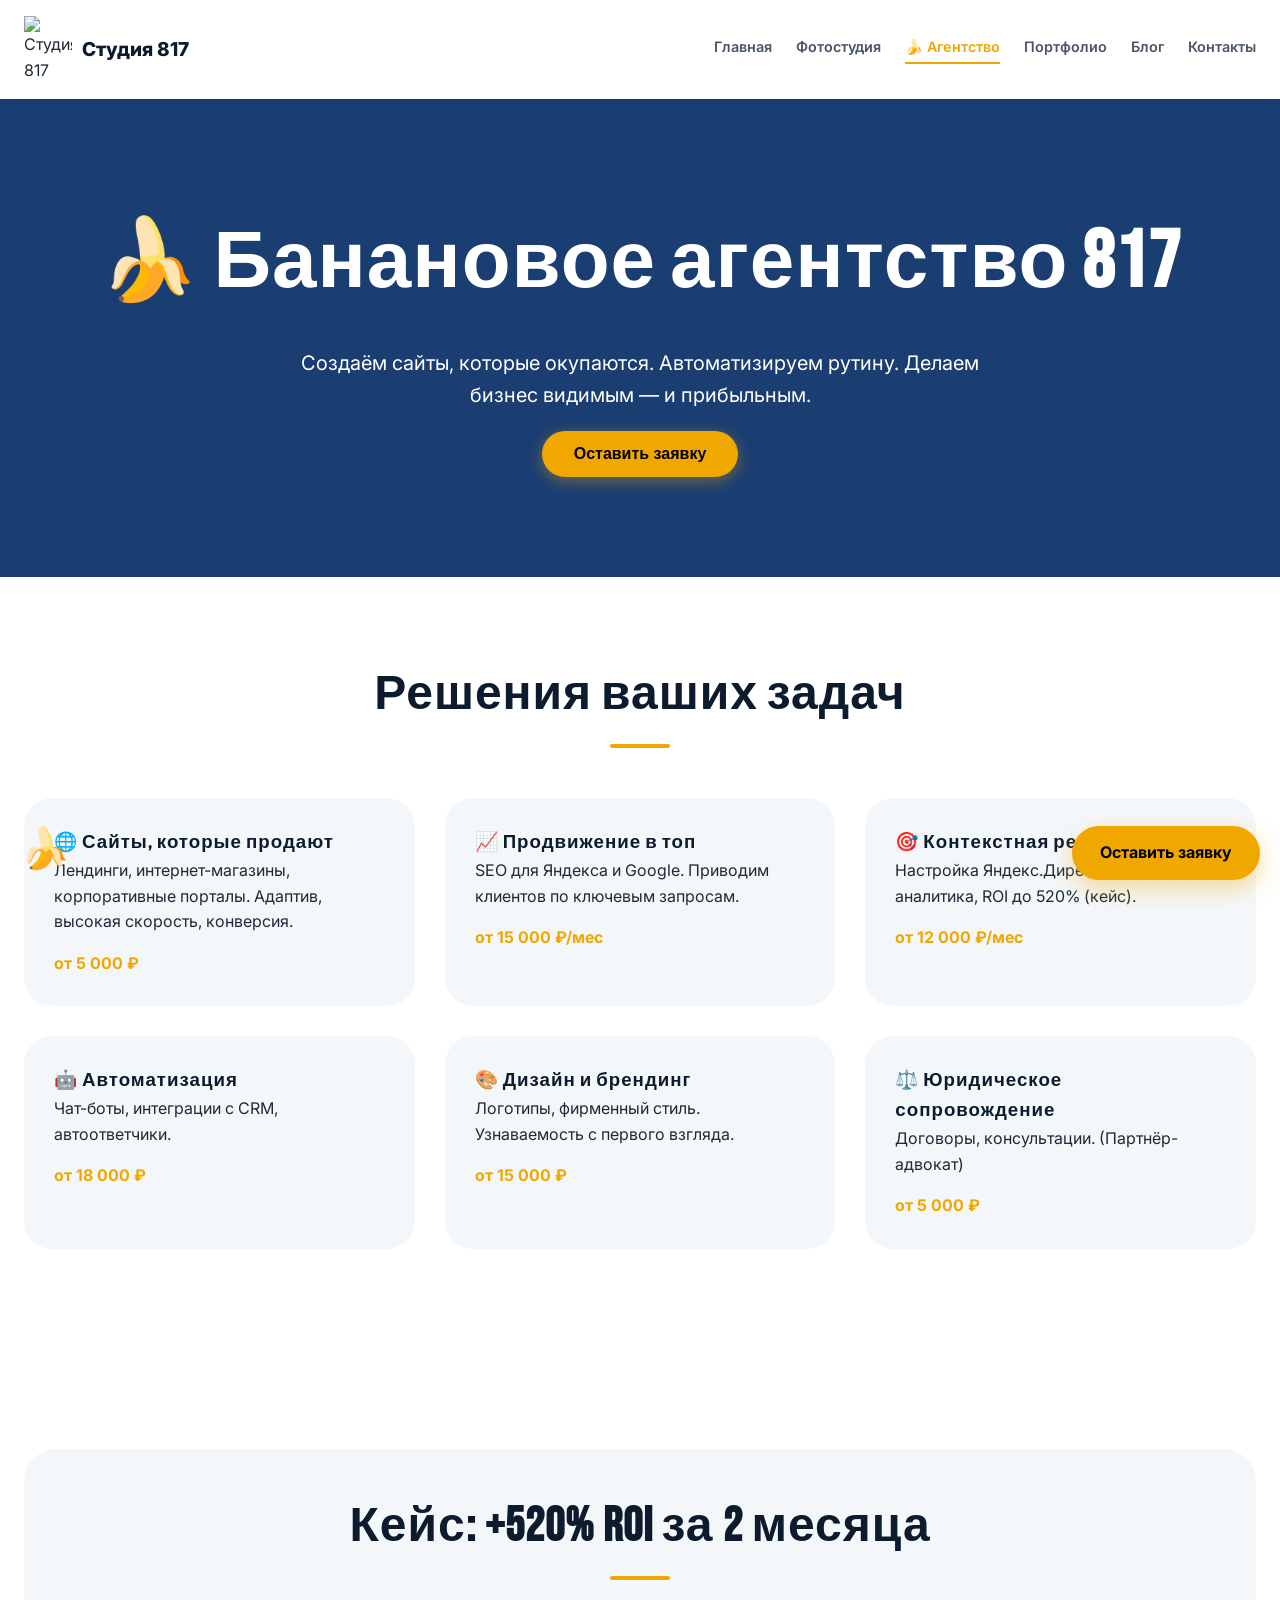
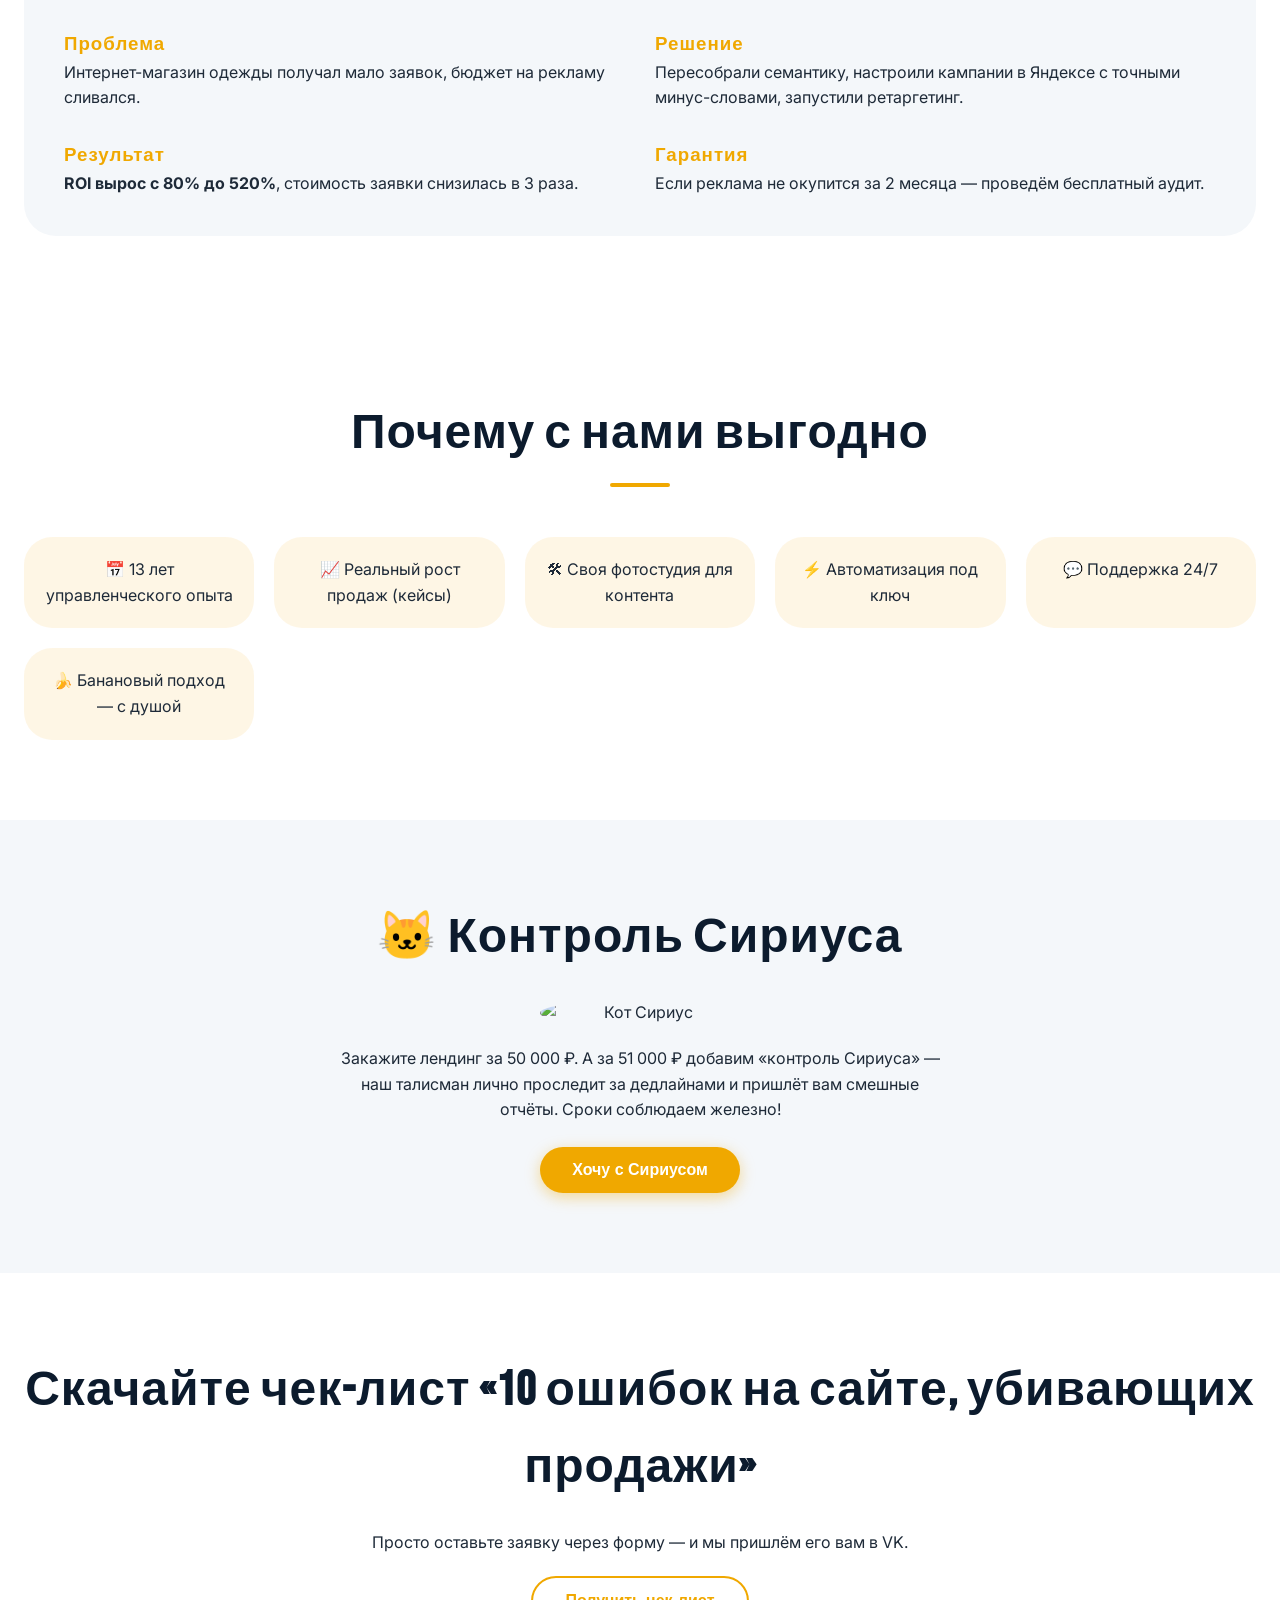
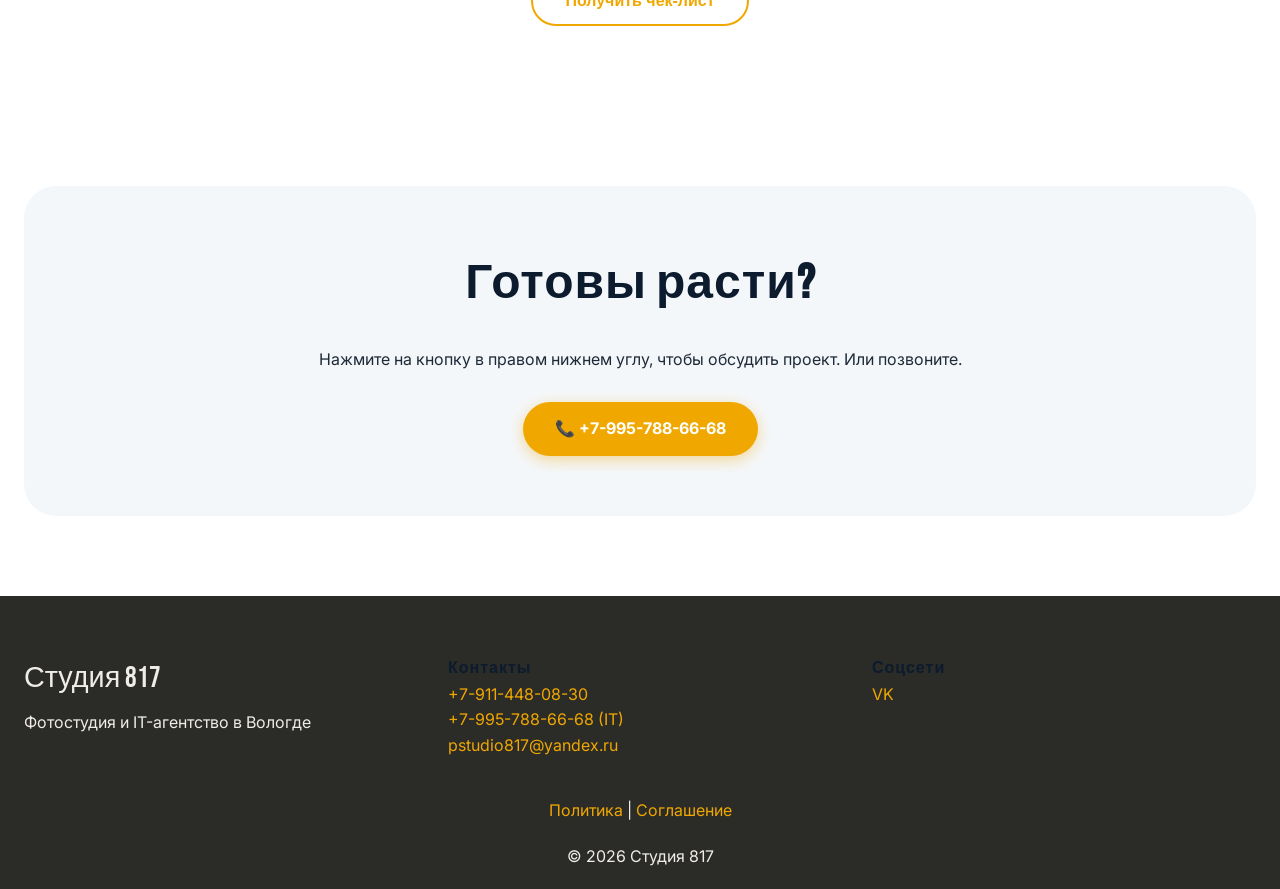
==== banan.html @ a664d18b "Create banan.html" ====
<!DOCTYPE html>
<html lang="ru">
<head>
  <script type="text/javascript">
    (function(m,e,t,r,i,k,a){
        m[i]=m[i]||function(){(m[i].a=m[i].a||[]).push(arguments)};
        m[i].l=1*new Date();
        for (var j = 0; j < document.scripts.length; j++) {if (document.scripts[j].src === r) { return; }}
        k=e.createElement(t),a=e.getElementsByTagName(t)[0],k.async=1,k.src=r,a.parentNode.insertBefore(k,a)
    })(window, document,'script','https://mc.yandex.ru/metrika/tag.js?id=108687132', 'ym');
    ym(108687132, 'init', {ssr:true, webvisor:true, clickmap:true});
  </script>
  <noscript><div><img src="https://mc.yandex.ru/watch/108687132" style="position:absolute; left:-9999px;" alt="" /></div></noscript>
  <meta charset="UTF-8">
  <meta name="viewport" content="width=device-width, initial-scale=1.0">
  <title>Банановое агентство 817 — создание сайтов и SEO в Вологде</title>
  <meta name="description" content="Создание сайтов под ключ, SEO-продвижение, контекстная реклама. Результат — рост продаж. Работаем по всей России.">
  <link rel="icon" href="images/favicon.png">
  <link href="https://fonts.googleapis.com/css2?family=Inter:opsz,wght@300;400;600;700;800&family=Bebas+Neue&display=swap" rel="stylesheet">
  <link rel="stylesheet" href="css/common.css">
  <link rel="stylesheet" href="css/agency-theme.css">
  <style>
    .banan-hero {
      background: var(--blue); color: #fff; padding: 100px 0; text-align: center;
      position: relative; overflow: hidden;
    }
    .banan-hero h1 { color: #fff; font-size: clamp(3rem, 8vw, 5rem); }
    .banan-hero p { font-size: 1.25rem; max-width: 700px; margin: 20px auto; }
    .services-grid { display: grid; grid-template-columns: repeat(auto-fit, minmax(300px, 1fr)); gap: 30px; }
    .service-card { background: var(--bg-secondary); padding: 30px; border-radius: 28px; transition: transform 0.3s; }
    .service-card:hover { transform: translateY(-5px); box-shadow: 0 15px 30px rgba(0,0,0,0.1); }
    .price-tag { display: inline-block; margin-top: 16px; font-weight: bold; color: var(--accent); }
    .advantages-grid { display: grid; grid-template-columns: repeat(auto-fit, minmax(220px, 1fr)); gap: 20px; text-align: center; }
    .advantage { background: rgba(240,168,0,0.1); padding: 20px; border-radius: 28px; }
    .case-study { background: var(--bg-secondary); padding: 40px; border-radius: 32px; margin-top: 40px; }
    .case-study h3 { color: var(--accent); }
    .cta__inner { text-align: center; padding: 60px; background: var(--bg-secondary); border-radius: 32px; }
  </style>
</head>
<body>
<header class="header">
  <div class="container header__inner">
    <div class="logo"><img src="images/logo.png" alt="Студия 817" class="logo__img"><span class="logo__text">Студия 817</span></div>
    <nav class="nav" id="mainNav">
      <a href="index.html">Главная</a>
      <a href="studio.html">Фотостудия</a>
      <a href="banan.html" class="active">🍌 Агентство</a>
      <a href="portfolio.html">Портфолио</a>
      <a href="blog.html">Блог</a>
      <a href="contacts.html">Контакты</a>
    </nav>
    <button class="mobile-menu-btn" id="mobileMenuBtn">☰</button>
  </div>
</header>

<main>
  <section class="banan-hero">
    <div class="container">
      <h1>🍌 Банановое агентство 817</h1>
      <p>Создаём сайты, которые окупаются. Автоматизируем рутину. Делаем бизнес видимым — и прибыльным.</p>
      <button onclick="document.getElementById('floatingButton').click();" class="btn btn-primary" style="background:var(--accent); color:#000;">Оставить заявку</button>
    </div>
  </section>

  <section class="section">
    <div class="container">
      <h2 class="section-title" style="color:var(--heading);">Решения ваших задач</h2>
      <div class="services-grid">
        <div class="service-card"><h3>🌐 Сайты, которые продают</h3><p>Лендинги, интернет-магазины, корпоративные порталы. Адаптив, высокая скорость, конверсия.</p><span class="price-tag">от 5 000 ₽</span></div>
        <div class="service-card"><h3>📈 Продвижение в топ</h3><p>SEO для Яндекса и Google. Приводим клиентов по ключевым запросам.</p><span class="price-tag">от 15 000 ₽/мес</span></div>
        <div class="service-card"><h3>🎯 Контекстная реклама</h3><p>Настройка Яндекс.Директ. Прозрачная аналитика, ROI до 520% (кейс).</p><span class="price-tag">от 12 000 ₽/мес</span></div>
        <div class="service-card"><h3>🤖 Автоматизация</h3><p>Чат-боты, интеграции с CRM, автоответчики.</p><span class="price-tag">от 18 000 ₽</span></div>
        <div class="service-card"><h3>🎨 Дизайн и брендинг</h3><p>Логотипы, фирменный стиль. Узнаваемость с первого взгляда.</p><span class="price-tag">от 15 000 ₽</span></div>
        <div class="service-card"><h3>⚖️ Юридическое сопровождение</h3><p>Договоры, консультации. (Партнёр-адвокат)</p><span class="price-tag">от 5 000 ₽</span></div>
      </div>
    </div>
  </section>

  <!-- Кейс -->
  <section class="section">
    <div class="container">
      <div class="case-study">
        <h2 class="section-title" style="margin-top:0;">Кейс: +520% ROI за 2 месяца</h2>
        <div style="display:grid; grid-template-columns:1fr 1fr; gap:30px;">
          <div>
            <h3>Проблема</h3>
            <p>Интернет-магазин одежды получал мало заявок, бюджет на рекламу сливался.</p>
          </div>
          <div>
            <h3>Решение</h3>
            <p>Пересобрали семантику, настроили кампании в Яндексе с точными минус-словами, запустили ретаргетинг.</p>
          </div>
          <div>
            <h3>Результат</h3>
            <p><strong>ROI вырос с 80% до 520%</strong>, стоимость заявки снизилась в 3 раза.</p>
          </div>
          <div>
            <h3>Гарантия</h3>
            <p>Если реклама не окупится за 2 месяца — проведём бесплатный аудит.</p>
          </div>
        </div>
      </div>
    </div>
  </section>

  <!-- Почему мы -->
  <section class="section">
    <div class="container">
      <h2 class="section-title">Почему с нами выгодно</h2>
      <div class="advantages-grid">
        <div class="advantage">📅 13 лет управленческого опыта</div>
        <div class="advantage">📈 Реальный рост продаж (кейсы)</div>
        <div class="advantage">🛠 Своя фотостудия для контента</div>
        <div class="advantage">⚡ Автоматизация под ключ</div>
        <div class="advantage">💬 Поддержка 24/7</div>
        <div class="advantage">🍌 Банановый подход — с душой</div>
      </div>
    </div>
  </section>

  <!-- Спецпредложение с котом Сириусом -->
  <section class="section" style="background:var(--bg-secondary);">
    <div class="container" style="text-align: center;">
      <h2>🐱 Контроль Сириуса</h2>
      <img src="images/sirius.jpg" alt="Кот Сириус" style="width:200px;border-radius:50%;margin:20px auto;">
      <p style="max-width:600px;margin:0 auto 24px;">Закажите лендинг за 50 000 ₽. А за 51 000 ₽ добавим «контроль Сириуса» — наш талисман лично проследит за дедлайнами и пришлёт вам смешные отчёты. Сроки соблюдаем железно!</p>
      <button onclick="document.getElementById('floatingButton').click();" class="btn btn-primary">Хочу с Сириусом</button>
    </div>
  </section>

  <!-- Лид-магнит -->
  <section class="section">
    <div class="container" style="text-align:center;">
      <h2>Скачайте чек-лист «10 ошибок на сайте, убивающих продажи»</h2>
      <p>Просто оставьте заявку через форму — и мы пришлём его вам в VK.</p>
      <button onclick="document.getElementById('floatingButton').click();" class="btn btn-outline" style="margin-top:20px;">Получить чек-лист</button>
    </div>
  </section>

  <section class="section">
    <div class="container">
      <div class="cta__inner">
        <h2>Готовы расти?</h2>
        <p style="margin-bottom:30px;">Нажмите на кнопку в правом нижнем углу, чтобы обсудить проект. Или позвоните.</p>
        <a href="tel:+79957886668" class="btn btn-primary">📞 +7-995-788-66-68</a>
      </div>
    </div>
  </section>
</main>

<footer class="footer">
  <div class="container">
    <div class="footer__inner">
      <div class="footer__col"><div class="footer__logo">Студия 817</div><p>Фотостудия и IT-агентство в Вологде</p></div>
      <div><h4>Контакты</h4><a href="tel:+79114480830">+7-911-448-08-30</a><br><a href="tel:+79957886668">+7-995-788-66-68 (IT)</a><br><a href="mailto:pstudio817@yandex.ru">pstudio817@yandex.ru</a></div>
      <div><h4>Соцсети</h4><a href="https://vk.com/studio817">VK</a></div>
    </div>
    <div style="text-align:center;margin-bottom:20px;"><a href="privacy.html">Политика</a> | <a href="terms.html">Соглашение</a></div>
    <div style="text-align:center;">© 2026 Студия 817</div>
  </div>
</footer>

<div id="floatingButton" class="floating-btn" style="background:var(--accent); color:#000;">Оставить заявку</div>
<div id="floatingForm" class="floating-form-popup">
  <span class="close-form">&times;</span><h4>Заявка</h4>
  <form><input type="text" name="name" placeholder="Имя"><input type="tel" name="phone" placeholder="Телефон"><select name="service"><option>Фотостудия</option><option>Агентство</option></select><textarea placeholder="Комментарий"></textarea><div><label>2+3?</label><input type="text" name="captcha"></div><label><input type="checkbox" required> Согласен</label><button type="submit" class="btn btn-primary">Отправить</button></form>
</div>
<a href="banan.html" class="floating-banana-link"><div class="floating-banana">🍌</div></a>

<script src="js/main.js"></script>
</body>
</html>
---- css/common.css ----
/* ===== COMMON.CSS – сброс, шрифты, хедер, футер, базовые компоненты ===== */
*, *::before, *::after { box-sizing: border-box; margin: 0; padding: 0; }
html { scroll-behavior: smooth; }
body {
  font-family: 'Inter', sans-serif;
  background: var(--bg);
  color: var(--text);
  line-height: 1.6;
  -webkit-font-smoothing: antialiased;
  transition: background 0.3s, color 0.3s;
}
.container {
  max-width: 1280px;
  margin: 0 auto;
  padding: 0 24px;
}
h1, h2, h3, h4 {
  font-family: 'Bebas Neue', sans-serif;
  letter-spacing: 1px;
  color: var(--heading);
}
h1 { font-size: clamp(3rem, 8vw, 6rem); }
h2 { font-size: clamp(2rem, 5vw, 3rem); margin-bottom: 1.5rem; }
img { max-width: 100%; height: auto; display: block; }
a { text-decoration: none; color: inherit; }
.section { padding: 80px 0; }
.section-title { text-align: center; margin-bottom: 50px; position: relative; }
.section-title::after {
  content: '';
  display: block;
  width: 60px;
  height: 4px;
  background: var(--accent);
  margin: 10px auto 0;
  border-radius: 2px;
}
.btn {
  display: inline-block;
  padding: 14px 32px;
  border-radius: 40px;
  font-weight: 700;
  font-size: 1rem;
  transition: all 0.3s ease;
  cursor: pointer;
  border: none;
  text-align: center;
}
.btn-primary {
  background: var(--accent);
  color: #fff;
  box-shadow: 0 4px 15px var(--accent-shadow);
}
.btn-primary:hover {
  filter: brightness(0.95);
  transform: translateY(-2px);
  box-shadow: 0 8px 25px var(--accent-shadow);
}
.btn-outline {
  border: 2px solid var(--accent);
  color: var(--accent);
  background: transparent;
}
.btn-outline:hover {
  background: var(--accent);
  color: #fff;
}

/* Хедер */
.header {
  padding: 16px 0;
  background: var(--bg);
  backdrop-filter: blur(10px);
  position: sticky;
  top: 0;
  z-index: 100;
  box-shadow: 0 2px 8px rgba(0,0,0,0.04);
}
.header__inner {
  display: flex;
  justify-content: space-between;
  align-items: center;
}
.logo { display: flex; align-items: center; gap: 10px; }
.logo__img { width: 48px; }
.logo__text { font-weight: 800; font-size: 1.2rem; color: var(--heading); }
.nav { display: flex; gap: 24px; align-items: center; }
.nav a {
  font-weight: 600;
  font-size: 0.9rem;
  color: var(--text-secondary);
  transition: color 0.3s;
  padding-bottom: 4px;
  border-bottom: 2px solid transparent;
}
.nav a:hover, .nav a.active { color: var(--accent); border-bottom-color: var(--accent); }
.mobile-menu-btn {
  display: none;
  background: none;
  border: none;
  font-size: 2rem;
  cursor: pointer;
  color: var(--heading);
}

/* Футер */
.footer {
  background: #2B2B28;
  color: #F0EDE8;
  padding: 60px 0 20px;
}
.footer__inner {
  display: grid;
  grid-template-columns: repeat(auto-fit, minmax(180px, 1fr));
  gap: 40px;
  margin-bottom: 40px;
}
.footer a { color: var(--accent); transition: 0.3s; }
.footer a:hover { color: #fff; }
.footer__logo { font-family: 'Bebas Neue', sans-serif; font-size: 1.8rem; margin-bottom: 8px; }

/* Плавающая кнопка */
.floating-btn {
  position: fixed;
  bottom: 20px;
  right: 20px;
  background: var(--accent);
  color: #fff;
  padding: 14px 28px;
  border-radius: 40px;
  font-weight: 700;
  cursor: pointer;
  box-shadow: 0 8px 25px var(--accent-shadow);
  z-index: 99;
  transition: 0.3s;
}
.floating-btn:hover { filter: brightness(0.95); transform: translateY(-3px); }
.floating-form-popup {
  display: none;
  position: fixed;
  bottom: 90px;
  right: 20px;
  background: #fff;
  border-radius: 24px;
  padding: 30px;
  box-shadow: 0 20px 50px rgba(0,0,0,0.15);
  width: 340px;
  z-index: 101;
  border: 1px solid #F0EDE8;
}
.floating-form-popup.show { display: block; }
.close-form { position: absolute; top: 12px; right: 16px; cursor: pointer; font-size: 1.4rem; }
.floating-form-popup input, .floating-form-popup select, .floating-form-popup textarea {
  width: 100%;
  padding: 12px;
  margin: 8px 0;
  border: 1px solid #E0DDD5;
  border-radius: 12px;
  font-family: 'Inter', sans-serif;
}
.floating-form-popup button { width: 100%; margin-top: 12px; }

/* Плавающий банан */
.floating-banana-link { position: fixed; bottom: 20px; left: 20px; z-index: 98; }
.floating-banana { font-size: 2.5rem; animation: float 3s ease-in-out infinite; }
@keyframes float { 0%,100% { transform: translateY(0); } 50% { transform: translateY(-8px); } }

@media (max-width: 768px) {
  .nav { display: none; }
  .mobile-menu-btn { display: block; }
  .floating-form-popup { width: calc(100% - 40px); right: 20px; left: 20px; }
}
---- css/agency-theme.css ----
/* Тема бананового агентства – статус, надёжность, энергия */
:root {
  --bg: #FFFFFF;
  --bg-secondary: #F4F7FA;
  --text: #1E2A38;
  --text-secondary: #4A5568;
  --heading: #0C1B2D;
  --accent: #F0A800;        /* жёлтый */
  --accent-light: #FFC940;
  --accent-shadow: rgba(240,168,0,0.4);
  --blue: #1A3E72;          /* глубокий синий */
}
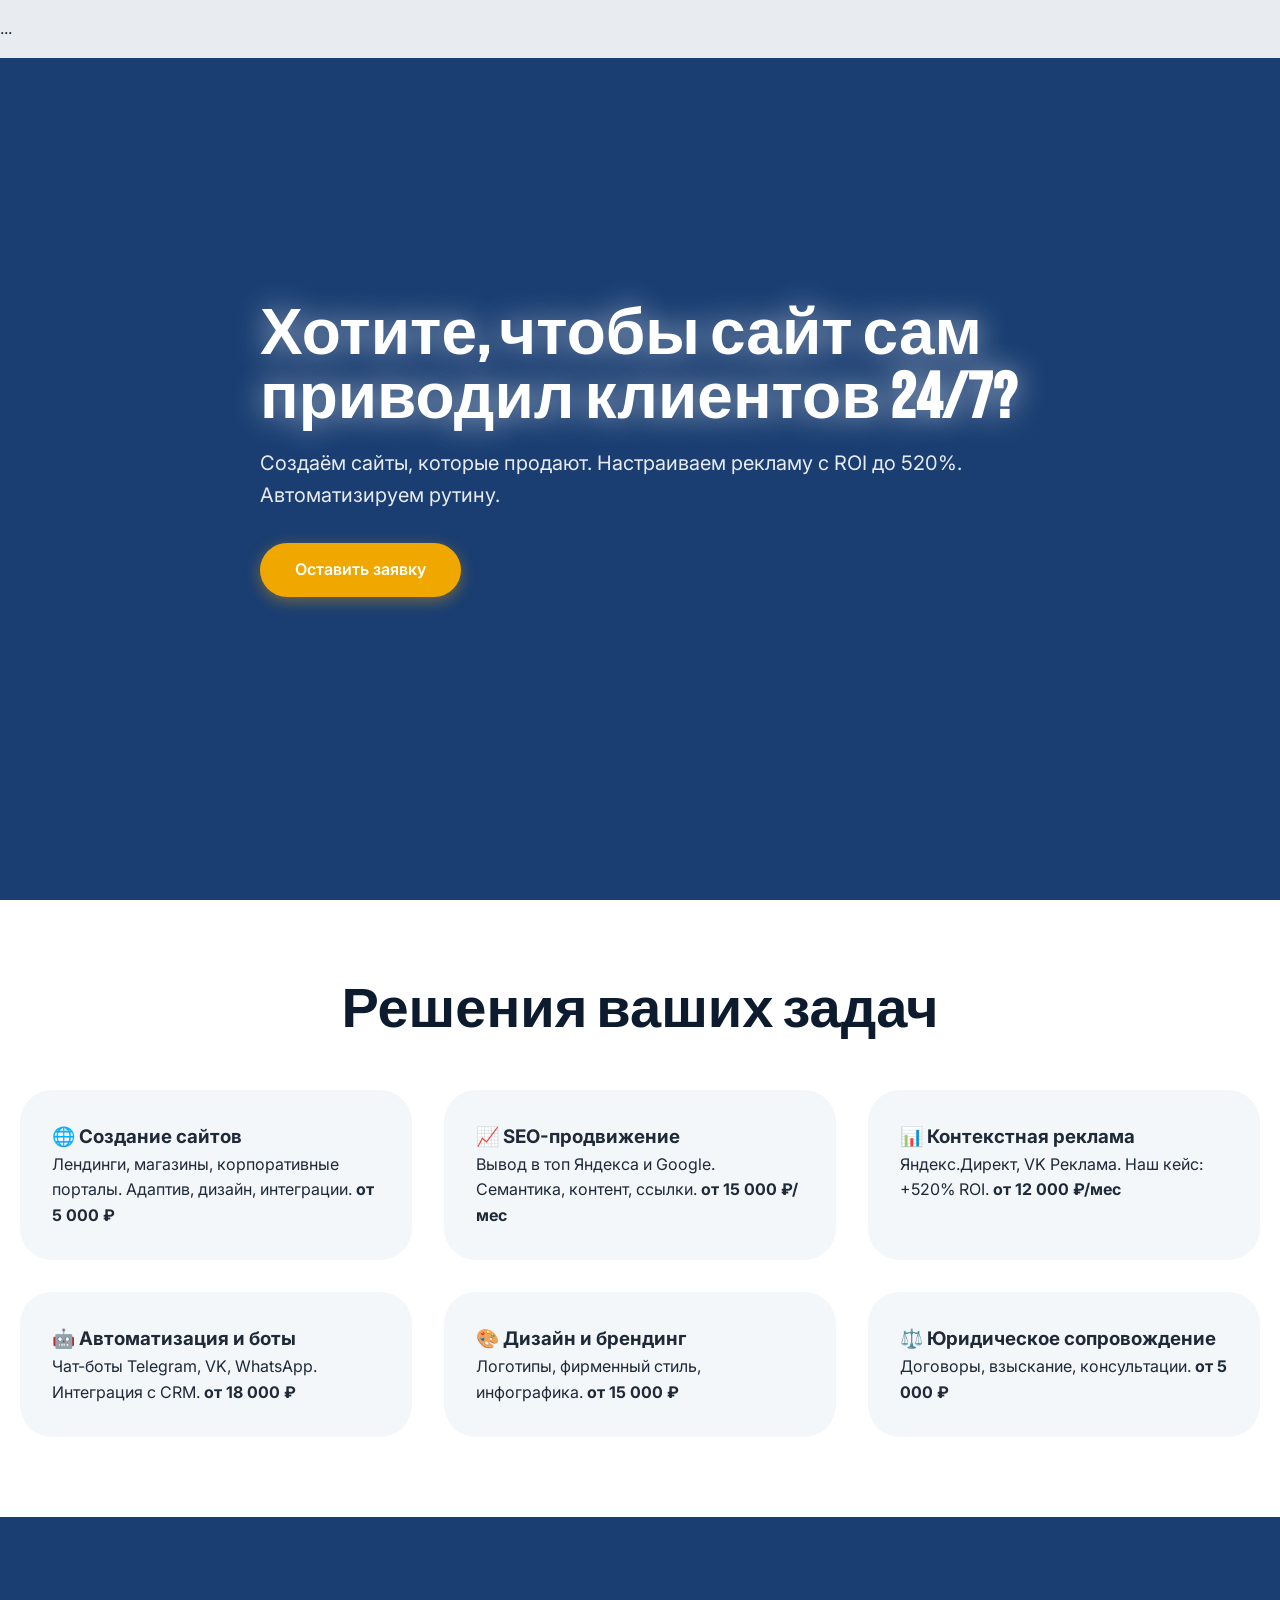
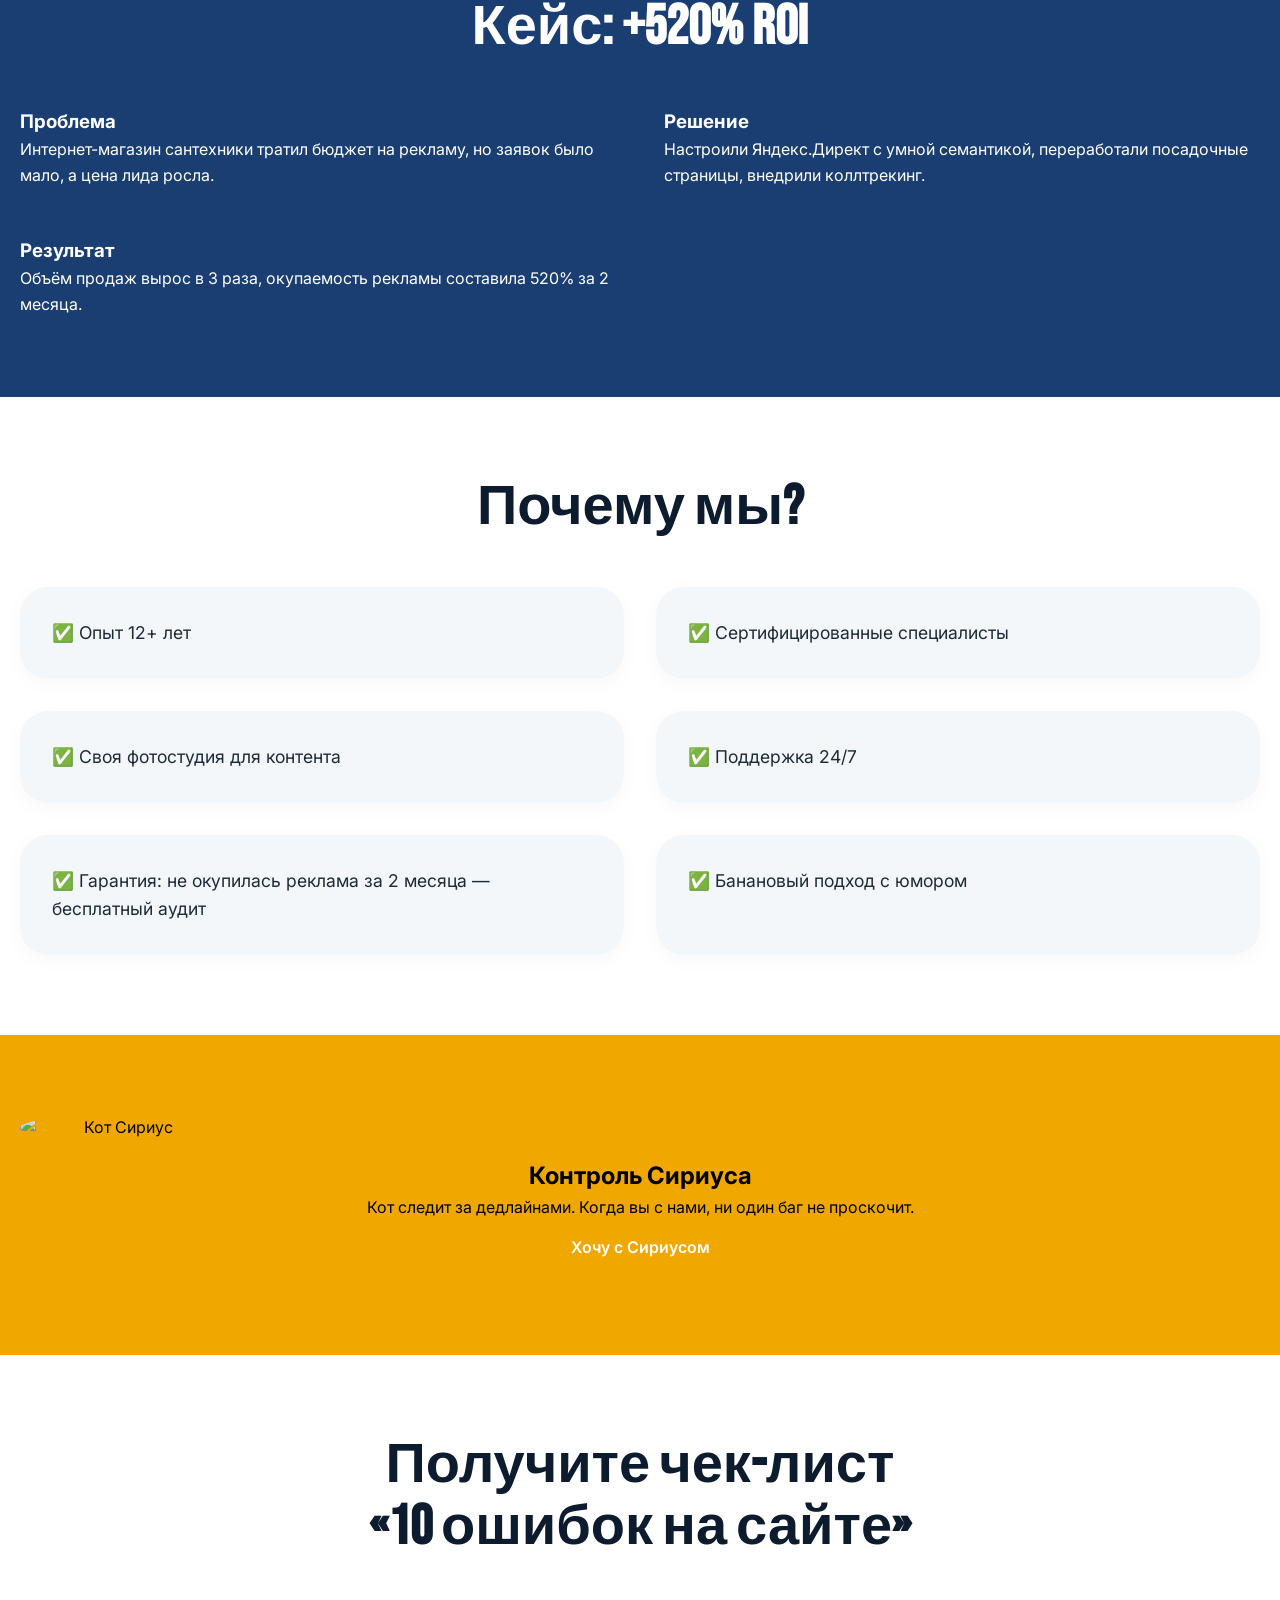
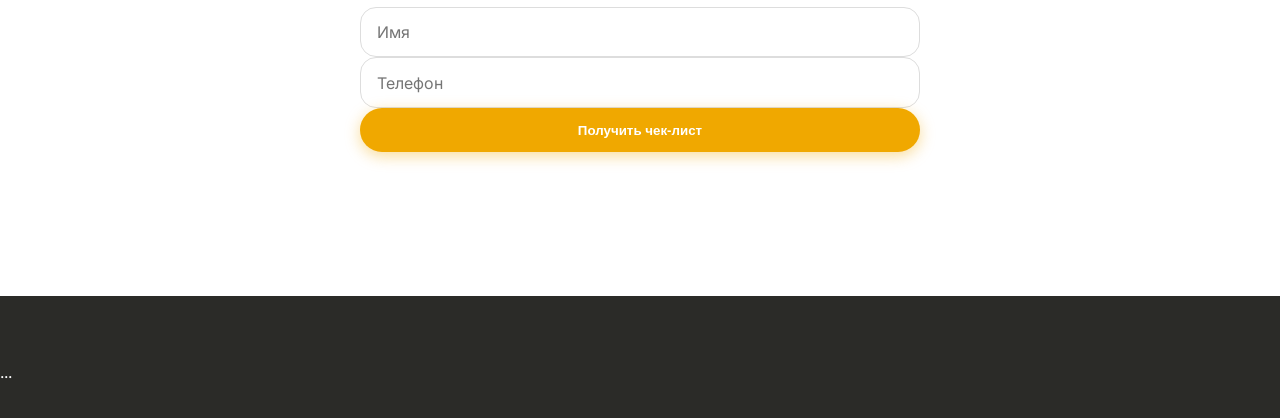
==== commit 4b861b5f: "Update banan.html" ====
--- a/banan.html
+++ b/banan.html
@@ -1,172 +1,117 @@
 <!DOCTYPE html>
 <html lang="ru">
 <head>
-  <script type="text/javascript">
-    (function(m,e,t,r,i,k,a){
-        m[i]=m[i]||function(){(m[i].a=m[i].a||[]).push(arguments)};
-        m[i].l=1*new Date();
-        for (var j = 0; j < document.scripts.length; j++) {if (document.scripts[j].src === r) { return; }}
-        k=e.createElement(t),a=e.getElementsByTagName(t)[0],k.async=1,k.src=r,a.parentNode.insertBefore(k,a)
-    })(window, document,'script','https://mc.yandex.ru/metrika/tag.js?id=108687132', 'ym');
-    ym(108687132, 'init', {ssr:true, webvisor:true, clickmap:true});
-  </script>
-  <noscript><div><img src="https://mc.yandex.ru/watch/108687132" style="position:absolute; left:-9999px;" alt="" /></div></noscript>
-  <meta charset="UTF-8">
-  <meta name="viewport" content="width=device-width, initial-scale=1.0">
-  <title>Банановое агентство 817 — создание сайтов и SEO в Вологде</title>
-  <meta name="description" content="Создание сайтов под ключ, SEO-продвижение, контекстная реклама. Результат — рост продаж. Работаем по всей России.">
-  <link rel="icon" href="images/favicon.png">
-  <link href="https://fonts.googleapis.com/css2?family=Inter:opsz,wght@300;400;600;700;800&family=Bebas+Neue&display=swap" rel="stylesheet">
-  <link rel="stylesheet" href="css/common.css">
-  <link rel="stylesheet" href="css/agency-theme.css">
-  <style>
-    .banan-hero {
-      background: var(--blue); color: #fff; padding: 100px 0; text-align: center;
-      position: relative; overflow: hidden;
-    }
-    .banan-hero h1 { color: #fff; font-size: clamp(3rem, 8vw, 5rem); }
-    .banan-hero p { font-size: 1.25rem; max-width: 700px; margin: 20px auto; }
-    .services-grid { display: grid; grid-template-columns: repeat(auto-fit, minmax(300px, 1fr)); gap: 30px; }
-    .service-card { background: var(--bg-secondary); padding: 30px; border-radius: 28px; transition: transform 0.3s; }
-    .service-card:hover { transform: translateY(-5px); box-shadow: 0 15px 30px rgba(0,0,0,0.1); }
-    .price-tag { display: inline-block; margin-top: 16px; font-weight: bold; color: var(--accent); }
-    .advantages-grid { display: grid; grid-template-columns: repeat(auto-fit, minmax(220px, 1fr)); gap: 20px; text-align: center; }
-    .advantage { background: rgba(240,168,0,0.1); padding: 20px; border-radius: 28px; }
-    .case-study { background: var(--bg-secondary); padding: 40px; border-radius: 32px; margin-top: 40px; }
-    .case-study h3 { color: var(--accent); }
-    .cta__inner { text-align: center; padding: 60px; background: var(--bg-secondary); border-radius: 32px; }
-  </style>
+    <meta charset="UTF-8">
+    <meta name="viewport" content="width=device-width, initial-scale=1.0">
+    <title>Банановое агентство 817 — создание сайтов и продвижение</title>
+    <meta name="description" content="Создание сайтов, SEO, контекстная реклама, автоматизация в Вологде. ROI до 520%. Узнайте, как ваш сайт начнёт приносить заявки 24/7.">
+    <link rel="stylesheet" href="css/common.css">
+    <link rel="stylesheet" href="css/agency-theme.css">
+    <link href="https://fonts.googleapis.com/css2?family=Bebas+Neue&family=Inter:wght@400;500;600&display=swap" rel="stylesheet">
 </head>
 <body>
-<header class="header">
-  <div class="container header__inner">
-    <div class="logo"><img src="images/logo.png" alt="Студия 817" class="logo__img"><span class="logo__text">Студия 817</span></div>
-    <nav class="nav" id="mainNav">
-      <a href="index.html">Главная</a>
-      <a href="studio.html">Фотостудия</a>
-      <a href="banan.html" class="active">🍌 Агентство</a>
-      <a href="portfolio.html">Портфолио</a>
-      <a href="blog.html">Блог</a>
-      <a href="contacts.html">Контакты</a>
-    </nav>
-    <button class="mobile-menu-btn" id="mobileMenuBtn">☰</button>
-  </div>
-</header>
+<header class="header"><!-- идентично --> ... </header>
+<main>
+    <section class="hero" style="position:relative; background: #1A3E72; min-height:80vh; display:flex; align-items:center;">
+        <video class="hero__video" autoplay muted loop playsinline poster="images/banan-hero-poster.jpg" style="opacity:0.3;">
+            <source src="video/banan-hero.mp4" type="video/mp4">
+        </video>
+        <div class="hero__content container" style="position:relative; z-index:2; color:#fff; text-align:left;">
+            <h1 class="hero__title" style="font-size:4rem; color:#fff;">Хотите, чтобы сайт сам приводил клиентов 24/7?</h1>
+            <p class="hero__subtitle" style="color:rgba(255,255,255,0.9);">Создаём сайты, которые продают. Настраиваем рекламу с ROI до 520%. Автоматизируем рутину.</p>
+            <a href="#form" class="btn btn--primary">Оставить заявку</a>
+        </div>
+    </section>
 
-<main>
-  <section class="banan-hero">
-    <div class="container">
-      <h1>🍌 Банановое агентство 817</h1>
-      <p>Создаём сайты, которые окупаются. Автоматизируем рутину. Делаем бизнес видимым — и прибыльным.</p>
-      <button onclick="document.getElementById('floatingButton').click();" class="btn btn-primary" style="background:var(--accent); color:#000;">Оставить заявку</button>
-    </div>
-  </section>
+    <section class="section">
+        <div class="container">
+            <h2 class="section-title">Решения ваших задач</h2>
+            <div class="services-grid" style="display:grid; grid-template-columns:repeat(auto-fit, minmax(300px,1fr)); gap:2rem;">
+                <div class="service-card" style="background:var(--bg-secondary); padding:2rem; border-radius:32px;">
+                    <h3>🌐 Создание сайтов</h3>
+                    <p>Лендинги, магазины, корпоративные порталы. Адаптив, дизайн, интеграции. <strong>от 5 000 ₽</strong></p>
+                </div>
+                <div class="service-card" style="background:var(--bg-secondary); padding:2rem; border-radius:32px;">
+                    <h3>📈 SEO-продвижение</h3>
+                    <p>Вывод в топ Яндекса и Google. Семантика, контент, ссылки. <strong>от 15 000 ₽/мес</strong></p>
+                </div>
+                <div class="service-card" style="background:var(--bg-secondary); padding:2rem; border-radius:32px;">
+                    <h3>📊 Контекстная реклама</h3>
+                    <p>Яндекс.Директ, VK Реклама. Наш кейс: +520% ROI. <strong>от 12 000 ₽/мес</strong></p>
+                </div>
+                <div class="service-card" style="background:var(--bg-secondary); padding:2rem; border-radius:32px;">
+                    <h3>🤖 Автоматизация и боты</h3>
+                    <p>Чат-боты Telegram, VK, WhatsApp. Интеграция с CRM. <strong>от 18 000 ₽</strong></p>
+                </div>
+                <div class="service-card" style="background:var(--bg-secondary); padding:2rem; border-radius:32px;">
+                    <h3>🎨 Дизайн и брендинг</h3>
+                    <p>Логотипы, фирменный стиль, инфографика. <strong>от 15 000 ₽</strong></p>
+                </div>
+                <div class="service-card" style="background:var(--bg-secondary); padding:2rem; border-radius:32px;">
+                    <h3>⚖️ Юридическое сопровождение</h3>
+                    <p>Договоры, взыскание, консультации. <strong>от 5 000 ₽</strong></p>
+                </div>
+            </div>
+        </div>
+    </section>
 
-  <section class="section">
-    <div class="container">
-      <h2 class="section-title" style="color:var(--heading);">Решения ваших задач</h2>
-      <div class="services-grid">
-        <div class="service-card"><h3>🌐 Сайты, которые продают</h3><p>Лендинги, интернет-магазины, корпоративные порталы. Адаптив, высокая скорость, конверсия.</p><span class="price-tag">от 5 000 ₽</span></div>
-        <div class="service-card"><h3>📈 Продвижение в топ</h3><p>SEO для Яндекса и Google. Приводим клиентов по ключевым запросам.</p><span class="price-tag">от 15 000 ₽/мес</span></div>
-        <div class="service-card"><h3>🎯 Контекстная реклама</h3><p>Настройка Яндекс.Директ. Прозрачная аналитика, ROI до 520% (кейс).</p><span class="price-tag">от 12 000 ₽/мес</span></div>
-        <div class="service-card"><h3>🤖 Автоматизация</h3><p>Чат-боты, интеграции с CRM, автоответчики.</p><span class="price-tag">от 18 000 ₽</span></div>
-        <div class="service-card"><h3>🎨 Дизайн и брендинг</h3><p>Логотипы, фирменный стиль. Узнаваемость с первого взгляда.</p><span class="price-tag">от 15 000 ₽</span></div>
-        <div class="service-card"><h3>⚖️ Юридическое сопровождение</h3><p>Договоры, консультации. (Партнёр-адвокат)</p><span class="price-tag">от 5 000 ₽</span></div>
-      </div>
-    </div>
-  </section>
+    <section class="section" style="background: var(--blue); color:#fff;">
+        <div class="container">
+            <h2 class="section-title" style="color:#fff;">Кейс: +520% ROI</h2>
+            <div style="display:grid; grid-template-columns:1fr 1fr; gap:3rem;">
+                <div>
+                    <h3>Проблема</h3>
+                    <p>Интернет-магазин сантехники тратил бюджет на рекламу, но заявок было мало, а цена лида росла.</p>
+                </div>
+                <div>
+                    <h3>Решение</h3>
+                    <p>Настроили Яндекс.Директ с умной семантикой, переработали посадочные страницы, внедрили коллтрекинг.</p>
+                </div>
+                <div>
+                    <h3>Результат</h3>
+                    <p>Объём продаж вырос в 3 раза, окупаемость рекламы составила 520% за 2 месяца.</p>
+                </div>
+            </div>
+        </div>
+    </section>
 
-  <!-- Кейс -->
-  <section class="section">
-    <div class="container">
-      <div class="case-study">
-        <h2 class="section-title" style="margin-top:0;">Кейс: +520% ROI за 2 месяца</h2>
-        <div style="display:grid; grid-template-columns:1fr 1fr; gap:30px;">
-          <div>
-            <h3>Проблема</h3>
-            <p>Интернет-магазин одежды получал мало заявок, бюджет на рекламу сливался.</p>
-          </div>
-          <div>
-            <h3>Решение</h3>
-            <p>Пересобрали семантику, настроили кампании в Яндексе с точными минус-словами, запустили ретаргетинг.</p>
-          </div>
-          <div>
-            <h3>Результат</h3>
-            <p><strong>ROI вырос с 80% до 520%</strong>, стоимость заявки снизилась в 3 раза.</p>
-          </div>
-          <div>
-            <h3>Гарантия</h3>
-            <p>Если реклама не окупится за 2 месяца — проведём бесплатный аудит.</p>
-          </div>
+    <section class="section">
+        <div class="container">
+            <h2 class="section-title">Почему мы?</h2>
+            <div class="why__grid">
+                <div class="why__item">✅ Опыт 12+ лет</div>
+                <div class="why__item">✅ Сертифицированные специалисты</div>
+                <div class="why__item">✅ Своя фотостудия для контента</div>
+                <div class="why__item">✅ Поддержка 24/7</div>
+                <div class="why__item">✅ Гарантия: не окупилась реклама за 2 месяца — бесплатный аудит</div>
+                <div class="why__item">✅ Банановый подход с юмором</div>
+            </div>
         </div>
-      </div>
-    </div>
-  </section>
+    </section>
 
-  <!-- Почему мы -->
-  <section class="section">
-    <div class="container">
-      <h2 class="section-title">Почему с нами выгодно</h2>
-      <div class="advantages-grid">
-        <div class="advantage">📅 13 лет управленческого опыта</div>
-        <div class="advantage">📈 Реальный рост продаж (кейсы)</div>
-        <div class="advantage">🛠 Своя фотостудия для контента</div>
-        <div class="advantage">⚡ Автоматизация под ключ</div>
-        <div class="advantage">💬 Поддержка 24/7</div>
-        <div class="advantage">🍌 Банановый подход — с душой</div>
-      </div>
-    </div>
-  </section>
+    <section class="section" style="background: var(--accent); color:#000;">
+        <div class="container" style="text-align:center;">
+            <img src="images/sirius.jpg" alt="Кот Сириус" style="width:200px; border-radius:50%; margin-bottom:1rem;">
+            <h2>Контроль Сириуса</h2>
+            <p>Кот следит за дедлайнами. Когда вы с нами, ни один баг не проскочит.</p>
+            <a href="#form" class="btn btn--primary">Хочу с Сириусом</a>
+        </div>
+    </section>
 
-  <!-- Спецпредложение с котом Сириусом -->
-  <section class="section" style="background:var(--bg-secondary);">
-    <div class="container" style="text-align: center;">
-      <h2>🐱 Контроль Сириуса</h2>
-      <img src="images/sirius.jpg" alt="Кот Сириус" style="width:200px;border-radius:50%;margin:20px auto;">
-      <p style="max-width:600px;margin:0 auto 24px;">Закажите лендинг за 50 000 ₽. А за 51 000 ₽ добавим «контроль Сириуса» — наш талисман лично проследит за дедлайнами и пришлёт вам смешные отчёты. Сроки соблюдаем железно!</p>
-      <button onclick="document.getElementById('floatingButton').click();" class="btn btn-primary">Хочу с Сириусом</button>
-    </div>
-  </section>
-
-  <!-- Лид-магнит -->
-  <section class="section">
-    <div class="container" style="text-align:center;">
-      <h2>Скачайте чек-лист «10 ошибок на сайте, убивающих продажи»</h2>
-      <p>Просто оставьте заявку через форму — и мы пришлём его вам в VK.</p>
-      <button onclick="document.getElementById('floatingButton').click();" class="btn btn-outline" style="margin-top:20px;">Получить чек-лист</button>
-    </div>
-  </section>
-
-  <section class="section">
-    <div class="container">
-      <div class="cta__inner">
-        <h2>Готовы расти?</h2>
-        <p style="margin-bottom:30px;">Нажмите на кнопку в правом нижнем углу, чтобы обсудить проект. Или позвоните.</p>
-        <a href="tel:+79957886668" class="btn btn-primary">📞 +7-995-788-66-68</a>
-      </div>
-    </div>
-  </section>
+    <section class="section" id="form">
+        <div class="container" style="max-width:600px; margin:0 auto;">
+            <h2 class="section-title">Получите чек-лист «10 ошибок на сайте»</h2>
+            <form action="https://formspree.io/f/meevzaow" method="POST" class="form">
+                <input type="text" name="name" placeholder="Имя" required>
+                <input type="tel" name="phone" placeholder="Телефон" required>
+                <button type="submit" class="btn btn--primary" style="width:100%">Получить чек-лист</button>
+            </form>
+        </div>
+    </section>
 </main>
 
-<footer class="footer">
-  <div class="container">
-    <div class="footer__inner">
-      <div class="footer__col"><div class="footer__logo">Студия 817</div><p>Фотостудия и IT-агентство в Вологде</p></div>
-      <div><h4>Контакты</h4><a href="tel:+79114480830">+7-911-448-08-30</a><br><a href="tel:+79957886668">+7-995-788-66-68 (IT)</a><br><a href="mailto:pstudio817@yandex.ru">pstudio817@yandex.ru</a></div>
-      <div><h4>Соцсети</h4><a href="https://vk.com/studio817">VK</a></div>
-    </div>
-    <div style="text-align:center;margin-bottom:20px;"><a href="privacy.html">Политика</a> | <a href="terms.html">Соглашение</a></div>
-    <div style="text-align:center;">© 2026 Студия 817</div>
-  </div>
-</footer>
-
-<div id="floatingButton" class="floating-btn" style="background:var(--accent); color:#000;">Оставить заявку</div>
-<div id="floatingForm" class="floating-form-popup">
-  <span class="close-form">&times;</span><h4>Заявка</h4>
-  <form><input type="text" name="name" placeholder="Имя"><input type="tel" name="phone" placeholder="Телефон"><select name="service"><option>Фотостудия</option><option>Агентство</option></select><textarea placeholder="Комментарий"></textarea><div><label>2+3?</label><input type="text" name="captcha"></div><label><input type="checkbox" required> Согласен</label><button type="submit" class="btn btn-primary">Отправить</button></form>
-</div>
-<a href="banan.html" class="floating-banana-link"><div class="floating-banana">🍌</div></a>
-
+<footer class="footer"><!-- идентично --> ... </footer>
+<!-- попап и прочее -->
 <script src="js/main.js"></script>
 </body>
 </html>
--- a/css/common.css
+++ b/css/common.css
@@ -1,171 +1,417 @@
-/* ===== COMMON.CSS – сброс, шрифты, хедер, футер, базовые компоненты ===== */
-*, *::before, *::after { box-sizing: border-box; margin: 0; padding: 0; }
-html { scroll-behavior: smooth; }
+/* Общие сбросы и переменные */
+*,
+*::before,
+*::after {
+    box-sizing: border-box;
+    margin: 0;
+    padding: 0;
+}
+:root {
+    --font-heading: 'Bebas Neue', sans-serif;
+    --font-body: 'Inter', sans-serif;
+    --radius: 40px;
+    --radius-card: 28px;
+    --transition: 0.3s ease;
+}
+
 body {
-  font-family: 'Inter', sans-serif;
-  background: var(--bg);
-  color: var(--text);
-  line-height: 1.6;
-  -webkit-font-smoothing: antialiased;
-  transition: background 0.3s, color 0.3s;
-}
+    font-family: var(--font-body);
+    color: var(--text);
+    background: var(--bg);
+    line-height: 1.6;
+    overflow-x: hidden;
+}
+
 .container {
-  max-width: 1280px;
-  margin: 0 auto;
-  padding: 0 24px;
-}
-h1, h2, h3, h4 {
-  font-family: 'Bebas Neue', sans-serif;
-  letter-spacing: 1px;
-  color: var(--heading);
-}
-h1 { font-size: clamp(3rem, 8vw, 6rem); }
-h2 { font-size: clamp(2rem, 5vw, 3rem); margin-bottom: 1.5rem; }
-img { max-width: 100%; height: auto; display: block; }
-a { text-decoration: none; color: inherit; }
-.section { padding: 80px 0; }
-.section-title { text-align: center; margin-bottom: 50px; position: relative; }
-.section-title::after {
-  content: '';
-  display: block;
-  width: 60px;
-  height: 4px;
-  background: var(--accent);
-  margin: 10px auto 0;
-  border-radius: 2px;
-}
-.btn {
-  display: inline-block;
-  padding: 14px 32px;
-  border-radius: 40px;
-  font-weight: 700;
-  font-size: 1rem;
-  transition: all 0.3s ease;
-  cursor: pointer;
-  border: none;
-  text-align: center;
-}
-.btn-primary {
-  background: var(--accent);
-  color: #fff;
-  box-shadow: 0 4px 15px var(--accent-shadow);
-}
-.btn-primary:hover {
-  filter: brightness(0.95);
-  transform: translateY(-2px);
-  box-shadow: 0 8px 25px var(--accent-shadow);
-}
-.btn-outline {
-  border: 2px solid var(--accent);
-  color: var(--accent);
-  background: transparent;
-}
-.btn-outline:hover {
-  background: var(--accent);
-  color: #fff;
+    max-width: 1320px;
+    margin: 0 auto;
+    padding: 0 20px;
+}
+
+img {
+    max-width: 100%;
+    height: auto;
+    display: block;
+}
+
+a {
+    text-decoration: none;
+    color: inherit;
 }
 
 /* Хедер */
 .header {
-  padding: 16px 0;
-  background: var(--bg);
-  backdrop-filter: blur(10px);
-  position: sticky;
-  top: 0;
-  z-index: 100;
-  box-shadow: 0 2px 8px rgba(0,0,0,0.04);
+    position: fixed;
+    top: 0;
+    left: 0;
+    width: 100%;
+    z-index: 100;
+    padding: 1rem 0;
+    background: rgba(255,255,255,0.9);
+    backdrop-filter: blur(8px);
+    transition: background 0.3s;
 }
 .header__inner {
-  display: flex;
-  justify-content: space-between;
-  align-items: center;
-}
-.logo { display: flex; align-items: center; gap: 10px; }
-.logo__img { width: 48px; }
-.logo__text { font-weight: 800; font-size: 1.2rem; color: var(--heading); }
-.nav { display: flex; gap: 24px; align-items: center; }
-.nav a {
-  font-weight: 600;
-  font-size: 0.9rem;
-  color: var(--text-secondary);
-  transition: color 0.3s;
-  padding-bottom: 4px;
-  border-bottom: 2px solid transparent;
-}
-.nav a:hover, .nav a.active { color: var(--accent); border-bottom-color: var(--accent); }
-.mobile-menu-btn {
-  display: none;
-  background: none;
-  border: none;
-  font-size: 2rem;
-  cursor: pointer;
-  color: var(--heading);
+    display: flex;
+    justify-content: space-between;
+    align-items: center;
+}
+.logo img {
+    height: 50px;
+    width: auto;
+}
+.nav__list {
+    display: flex;
+    list-style: none;
+    gap: 2rem;
+    font-weight: 500;
+}
+.nav__list a {
+    transition: color 0.2s;
+}
+.nav__list a:hover {
+    color: var(--accent);
+}
+
+.burger {
+    display: none;
+    flex-direction: column;
+    gap: 5px;
+    background: none;
+    border: none;
+    cursor: pointer;
+}
+.burger span {
+    width: 25px;
+    height: 3px;
+    background: var(--heading);
+    border-radius: 3px;
 }
 
 /* Футер */
 .footer {
-  background: #2B2B28;
-  color: #F0EDE8;
-  padding: 60px 0 20px;
-}
-.footer__inner {
-  display: grid;
-  grid-template-columns: repeat(auto-fit, minmax(180px, 1fr));
-  gap: 40px;
-  margin-bottom: 40px;
-}
-.footer a { color: var(--accent); transition: 0.3s; }
-.footer a:hover { color: #fff; }
-.footer__logo { font-family: 'Bebas Neue', sans-serif; font-size: 1.8rem; margin-bottom: 8px; }
-
-/* Плавающая кнопка */
-.floating-btn {
-  position: fixed;
-  bottom: 20px;
-  right: 20px;
-  background: var(--accent);
-  color: #fff;
-  padding: 14px 28px;
-  border-radius: 40px;
-  font-weight: 700;
-  cursor: pointer;
-  box-shadow: 0 8px 25px var(--accent-shadow);
-  z-index: 99;
-  transition: 0.3s;
-}
-.floating-btn:hover { filter: brightness(0.95); transform: translateY(-3px); }
-.floating-form-popup {
-  display: none;
-  position: fixed;
-  bottom: 90px;
-  right: 20px;
-  background: #fff;
-  border-radius: 24px;
-  padding: 30px;
-  box-shadow: 0 20px 50px rgba(0,0,0,0.15);
-  width: 340px;
-  z-index: 101;
-  border: 1px solid #F0EDE8;
-}
-.floating-form-popup.show { display: block; }
-.close-form { position: absolute; top: 12px; right: 16px; cursor: pointer; font-size: 1.4rem; }
-.floating-form-popup input, .floating-form-popup select, .floating-form-popup textarea {
-  width: 100%;
-  padding: 12px;
-  margin: 8px 0;
-  border: 1px solid #E0DDD5;
-  border-radius: 12px;
-  font-family: 'Inter', sans-serif;
-}
-.floating-form-popup button { width: 100%; margin-top: 12px; }
-
-/* Плавающий банан */
-.floating-banana-link { position: fixed; bottom: 20px; left: 20px; z-index: 98; }
-.floating-banana { font-size: 2.5rem; animation: float 3s ease-in-out infinite; }
-@keyframes float { 0%,100% { transform: translateY(0); } 50% { transform: translateY(-8px); } }
-
+    background: #2B2B28;
+    color: #fff;
+    padding: 4rem 0 2rem;
+    margin-top: 4rem;
+}
+.footer__grid {
+    display: grid;
+    grid-template-columns: repeat(3, 1fr);
+    gap: 2rem;
+    margin-bottom: 2rem;
+}
+.footer__col h4 {
+    font-family: var(--font-heading);
+    font-size: 1.5rem;
+    margin-bottom: 1rem;
+}
+.footer__col p {
+    margin-bottom: 0.5rem;
+}
+.footer__bottom {
+    border-top: 1px solid rgba(255,255,255,0.2);
+    padding-top: 2rem;
+    display: flex;
+    gap: 2rem;
+    justify-content: center;
+    flex-wrap: wrap;
+    font-size: 0.9rem;
+    color: rgba(255,255,255,0.7);
+}
+.footer__bottom a {
+    color: inherit;
+}
+
+/* Кнопки */
+.btn {
+    display: inline-block;
+    padding: 0.9rem 2.2rem;
+    border-radius: var(--radius);
+    font-weight: 600;
+    text-align: center;
+    transition: transform var(--transition), box-shadow var(--transition);
+    border: none;
+    cursor: pointer;
+}
+.btn--primary {
+    background: var(--accent);
+    color: #fff;
+    box-shadow: 0 4px 15px var(--accent-shadow);
+}
+.btn--primary:hover {
+    transform: translateY(-3px);
+    box-shadow: 0 8px 25px var(--accent-shadow);
+}
+.btn--outline {
+    border: 2px solid var(--accent);
+    color: var(--accent);
+    background: transparent;
+}
+.btn--outline:hover {
+    background: var(--accent);
+    color: #fff;
+}
+.btn--accent {
+    background: var(--accent);
+    color: #fff;
+}
+
+/* Формы */
+.popup {
+    position: fixed;
+    top: 0; left: 0; width: 100%; height: 100%;
+    background: rgba(0,0,0,0.6);
+    display: flex;
+    justify-content: center;
+    align-items: center;
+    opacity: 0;
+    visibility: hidden;
+    transition: 0.3s;
+    z-index: 200;
+}
+.popup.active {
+    opacity: 1;
+    visibility: visible;
+}
+.popup__body {
+    background: #fff;
+    border-radius: 32px;
+    padding: 2.5rem;
+    width: 90%;
+    max-width: 500px;
+    position: relative;
+    max-height: 90vh;
+    overflow-y: auto;
+}
+.popup__close {
+    position: absolute;
+    top: 1rem; right: 1.5rem;
+    background: none;
+    border: none;
+    font-size: 1.5rem;
+    cursor: pointer;
+    color: #999;
+}
+.form-group {
+    margin-bottom: 1rem;
+}
+input, select, textarea {
+    width: 100%;
+    padding: 0.9rem 1rem;
+    border: 1px solid #ddd;
+    border-radius: 16px;
+    font-size: 1rem;
+    font-family: var(--font-body);
+    transition: border-color 0.2s;
+}
+input:focus, select:focus, textarea:focus {
+    outline: none;
+    border-color: var(--accent);
+}
+.checkbox {
+    display: flex;
+    align-items: center;
+    gap: 0.5rem;
+    font-size: 0.85rem;
+    margin: 1rem 0;
+}
+
+/* Плавающие элементы */
+.floating-request-btn {
+    position: fixed;
+    bottom: 2rem;
+    right: 2rem;
+    background: var(--accent);
+    color: #fff;
+    border: none;
+    border-radius: 50px;
+    padding: 1rem 2rem;
+    font-weight: 600;
+    cursor: pointer;
+    box-shadow: 0 8px 20px var(--accent-shadow);
+    z-index: 150;
+}
+.floating-banana {
+    position: fixed;
+    bottom: 2rem;
+    left: 2rem;
+    font-size: 2.5rem;
+    z-index: 150;
+    animation: float 3s infinite;
+}
+@keyframes float {
+    0%, 100% { transform: translateY(0); }
+    50% { transform: translateY(-10px); }
+}
+
+/* Сетки и карточки */
+.section {
+    padding: 5rem 0;
+}
+.section-title {
+    font-family: var(--font-heading);
+    font-size: 3.5rem;
+    text-align: center;
+    margin-bottom: 3rem;
+    color: var(--heading);
+    line-height: 1.1;
+}
+
+/* Hero */
+.hero {
+    position: relative;
+    height: 100vh;
+    min-height: 600px;
+    display: flex;
+    align-items: center;
+    overflow: hidden;
+}
+.hero__video {
+    position: absolute;
+    top: 0; left: 0;
+    width: 100%; height: 100%;
+    object-fit: cover;
+    z-index: -1;
+}
+.hero__overlay {
+    position: absolute;
+    inset: 0;
+    background: linear-gradient(0deg, var(--bg) 0%, transparent 50%);
+}
+.hero__content {
+    position: relative;
+    color: var(--heading);
+    text-align: center;
+    max-width: 800px;
+}
+.hero__title {
+    font-family: var(--font-heading);
+    font-size: 5rem;
+    line-height: 1;
+    margin-bottom: 1rem;
+    text-shadow: 0 0 30px rgba(255,255,255,0.6);
+}
+.hero__subtitle {
+    font-size: 1.25rem;
+    margin-bottom: 2rem;
+}
+.hero__btns {
+    display: flex;
+    gap: 1rem;
+    justify-content: center;
+    flex-wrap: wrap;
+}
+
+/* адаптивные сетки */
+.why__grid {
+    display: grid;
+    grid-template-columns: 1fr 1fr;
+    gap: 2rem;
+}
+.why__item {
+    background: var(--bg-secondary);
+    padding: 2rem;
+    border-radius: var(--radius-card);
+    box-shadow: 0 5px 20px rgba(0,0,0,0.03);
+    font-size: 1.1rem;
+}
+
+.gallery__grid {
+    display: grid;
+    grid-template-columns: repeat(auto-fill, minmax(300px, 1fr));
+    gap: 1.5rem;
+}
+.gallery__item {
+    border-radius: var(--radius-card);
+    overflow: hidden;
+    cursor: pointer;
+    transition: transform 0.3s;
+}
+.gallery__item:hover {
+    transform: scale(1.03);
+}
+
+/* Фильтры */
+.gallery__filters, .portfolio__filters {
+    display: flex;
+    gap: 1rem;
+    justify-content: center;
+    margin-bottom: 2rem;
+}
+.filter-btn {
+    background: var(--bg-secondary);
+    border: 1px solid #ddd;
+    padding: 0.6rem 1.5rem;
+    border-radius: 30px;
+    cursor: pointer;
+    transition: all 0.2s;
+    font-weight: 500;
+}
+.filter-btn.active, .filter-btn:hover {
+    background: var(--accent);
+    color: #fff;
+    border-color: var(--accent);
+}
+
+/* портфолио */
+.portfolio__grid {
+    display: grid;
+    grid-template-columns: repeat(auto-fill, minmax(320px, 1fr));
+    gap: 2rem;
+}
+.portfolio__item {
+    background: #fff;
+    border-radius: 32px;
+    overflow: hidden;
+    box-shadow: 0 5px 20px rgba(0,0,0,0.04);
+    transition: transform 0.3s, box-shadow 0.3s;
+}
+.portfolio__item:hover {
+    transform: translateY(-6px);
+    box-shadow: 0 12px 30px rgba(0,0,0,0.08);
+}
+.portfolio__item img {
+    width: 100%;
+    height: 220px;
+    object-fit: cover;
+}
+.portfolio__item h3 {
+    padding: 1rem 1.5rem 0;
+    font-size: 1.4rem;
+}
+.portfolio__item p {
+    padding: 0.5rem 1.5rem 1.5rem;
+    color: var(--text-secondary);
+    font-size: 0.95rem;
+}
+
+/* Адаптив */
 @media (max-width: 768px) {
-  .nav { display: none; }
-  .mobile-menu-btn { display: block; }
-  .floating-form-popup { width: calc(100% - 40px); right: 20px; left: 20px; }
-}
+    .nav__list {
+        display: none;
+        flex-direction: column;
+        position: absolute;
+        top: 80px;
+        left: 0;
+        width: 100%;
+        background: #fff;
+        padding: 2rem;
+        box-shadow: 0 10px 20px rgba(0,0,0,0.1);
+    }
+    .nav__list.active {
+        display: flex;
+    }
+    .burger {
+        display: flex;
+    }
+    .why__grid {
+        grid-template-columns: 1fr;
+    }
+    .hero__title {
+        font-size: 2.8rem;
+    }
+    .footer__grid {
+        grid-template-columns: 1fr;
+    }
+}
--- a/css/agency-theme.css
+++ b/css/agency-theme.css
@@ -1,12 +1,11 @@
-/* Тема бананового агентства – статус, надёжность, энергия */
 :root {
-  --bg: #FFFFFF;
-  --bg-secondary: #F4F7FA;
-  --text: #1E2A38;
-  --text-secondary: #4A5568;
-  --heading: #0C1B2D;
-  --accent: #F0A800;        /* жёлтый */
-  --accent-light: #FFC940;
-  --accent-shadow: rgba(240,168,0,0.4);
-  --blue: #1A3E72;          /* глубокий синий */
+    --bg: #FFFFFF;
+    --bg-secondary: #F4F7FA;
+    --text: #1E2A38;
+    --text-secondary: #4A5568;
+    --heading: #0C1B2D;
+    --accent: #F0A800;
+    --accent-light: #FFC940;
+    --accent-shadow: rgba(240,168,0,0.4);
+    --blue: #1A3E72;
 }
